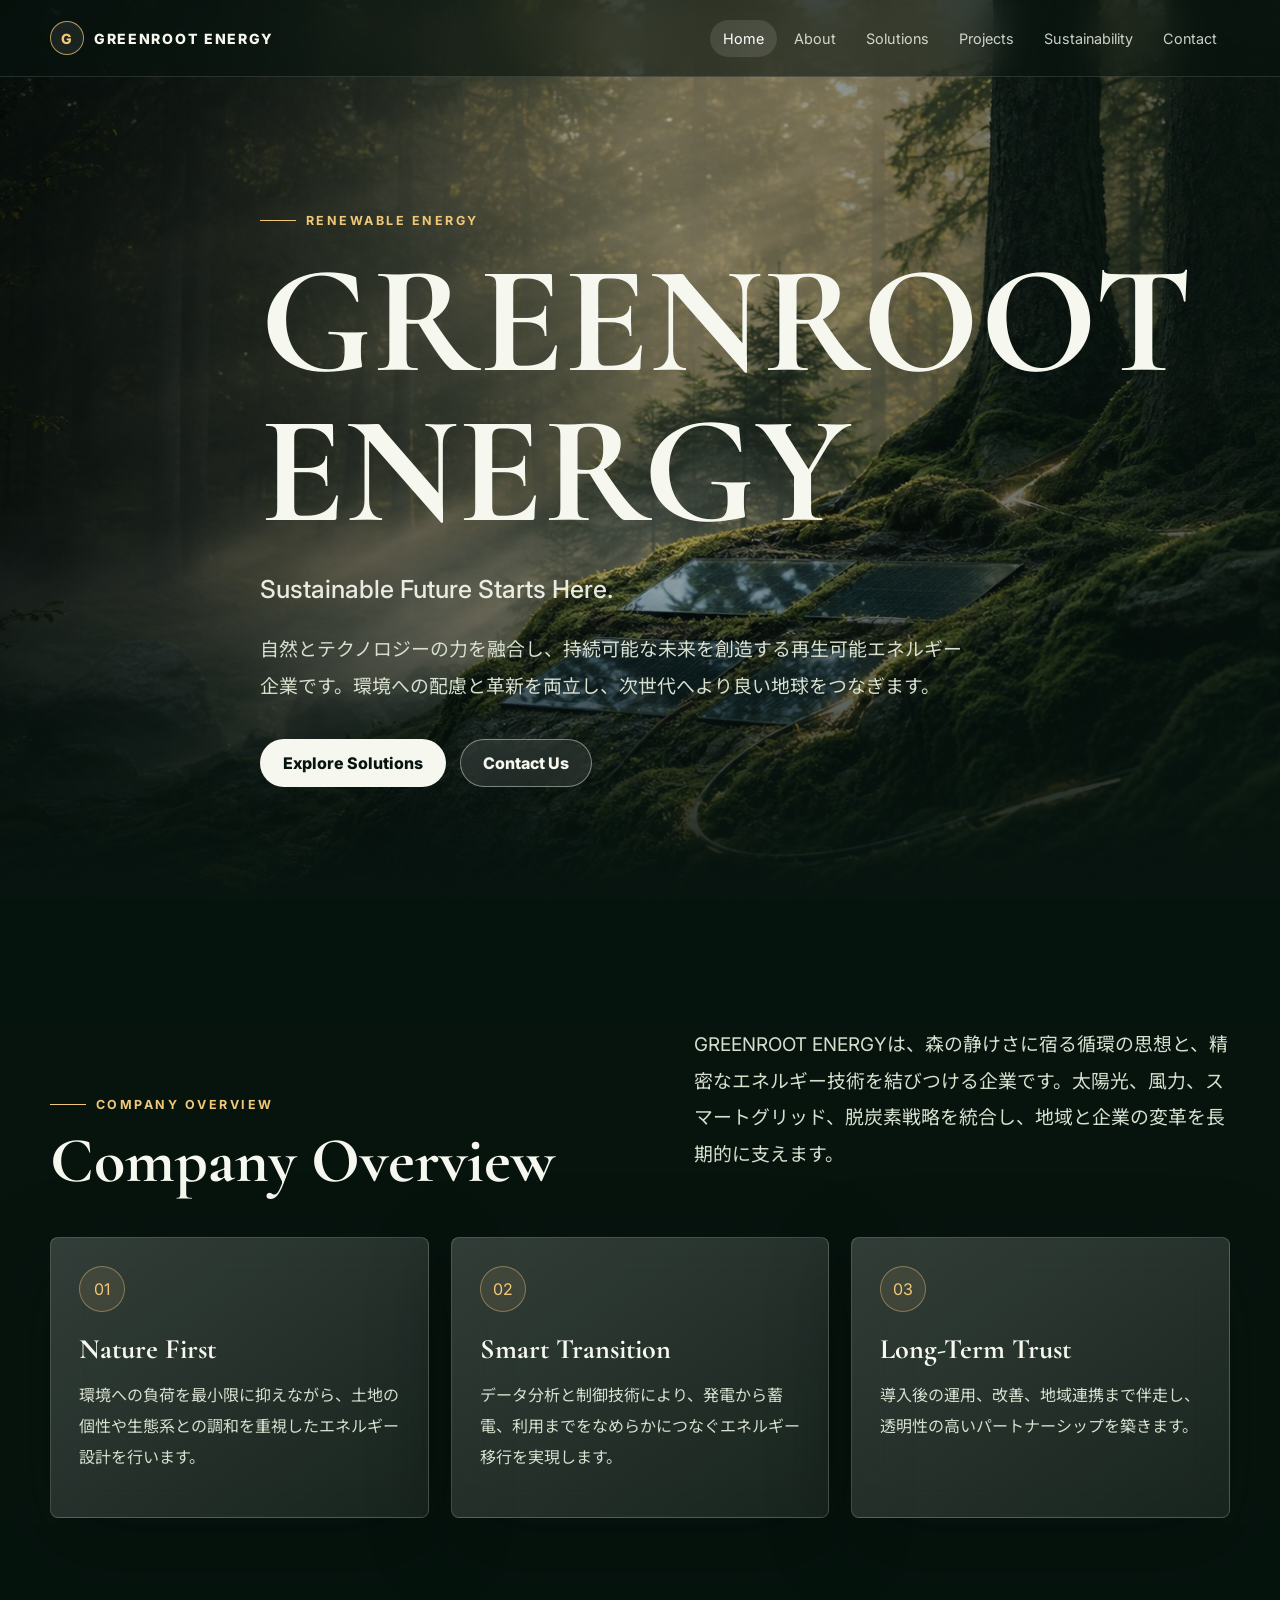
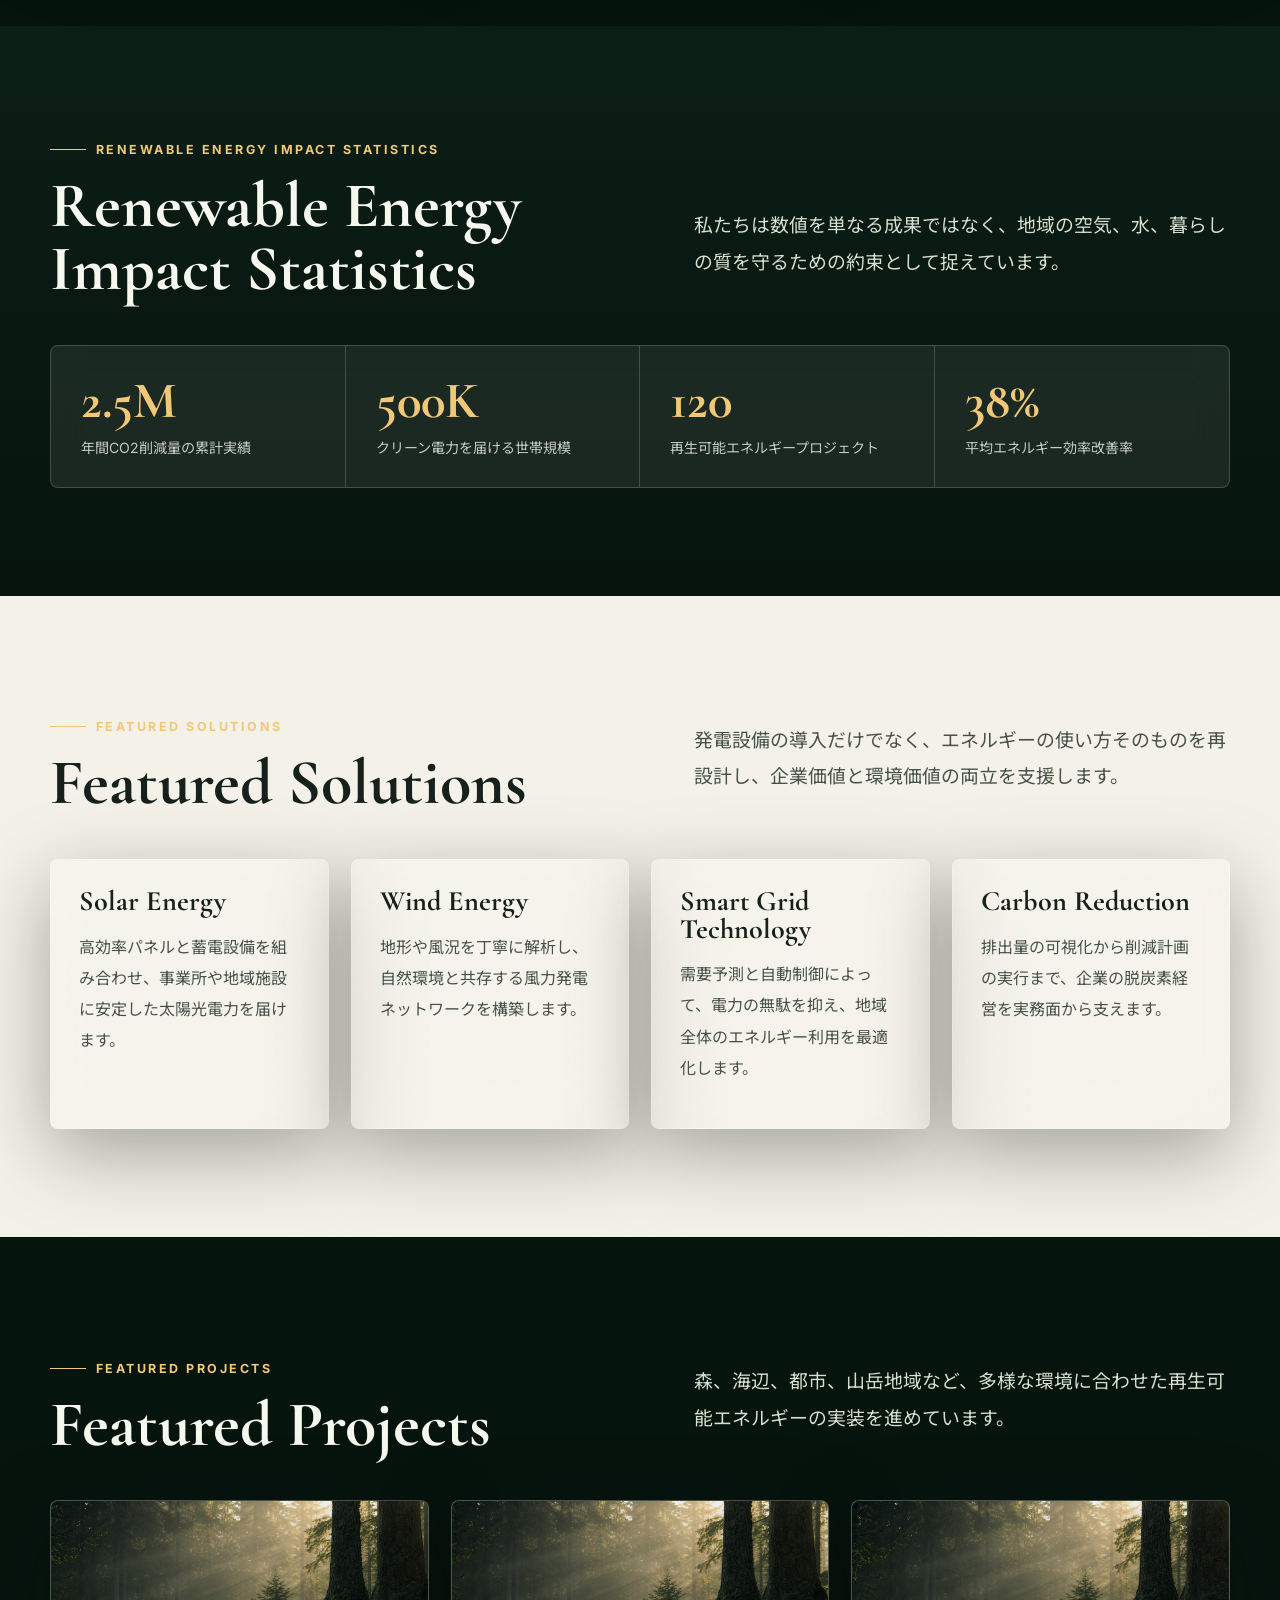
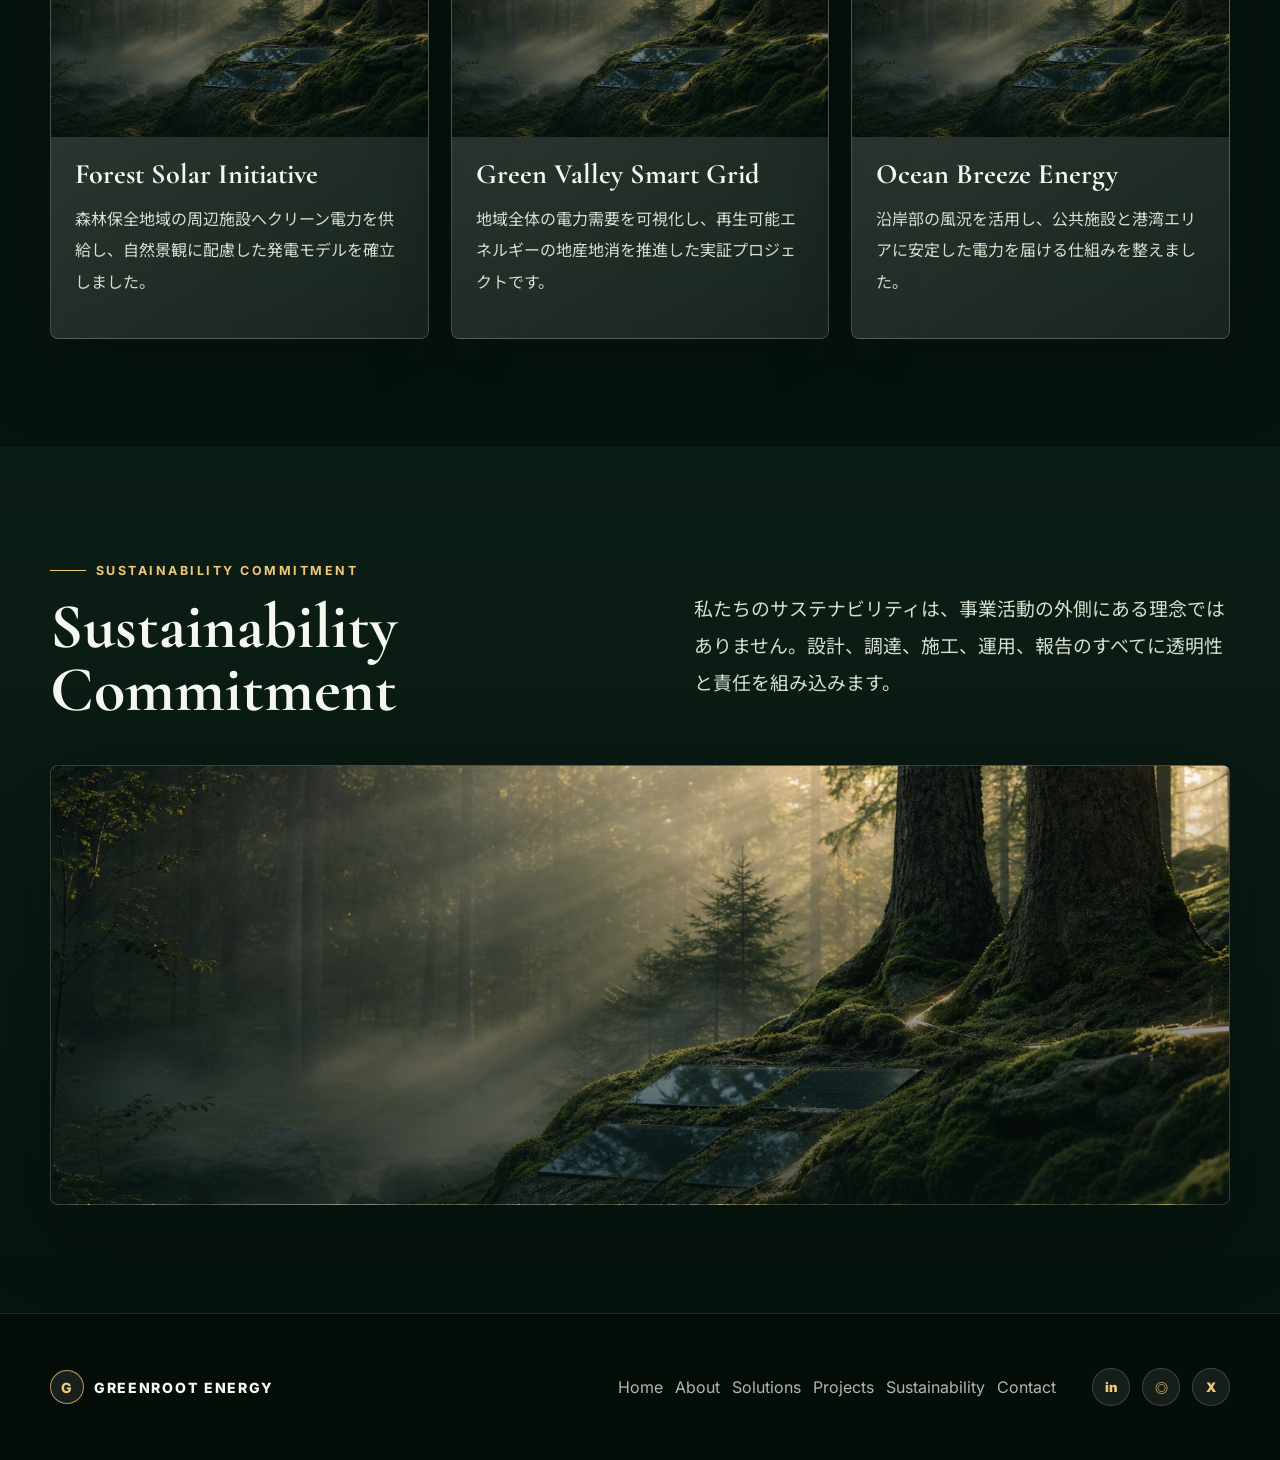
==== index.html @ c4461c01 "Initial GREENROOT ENERGY website" ====
<!DOCTYPE html>
<html lang="en">
<head>
  <meta charset="UTF-8">
  <meta name="viewport" content="width=device-width, initial-scale=1.0">
  <meta name="description" content="GREENROOT ENERGY renewable energy corporate website.">
  <title>Home | GREENROOT ENERGY</title>
  <link rel="preconnect" href="https://fonts.googleapis.com">
  <link rel="preconnect" href="https://fonts.gstatic.com" crossorigin>
  <link href="https://fonts.googleapis.com/css2?family=Cormorant+Garamond:wght@600;700&family=Inter:wght@400;600;700;800&family=Noto+Sans+JP:wght@400;500;700&display=swap" rel="stylesheet">
  <link rel="stylesheet" href="assets/css/styles.css">
</head>
<body>
  <header class="site-header">
    <div class="nav-wrap">
      <a class="brand" href="index.html"><span class="brand-mark">G</span><span>GREENROOT ENERGY</span></a>
      <button class="menu-toggle" aria-label="Open navigation" aria-expanded="false"><span></span></button>
      <nav class="nav-links" aria-label="Primary navigation">
        <a class="active" href="index.html">Home</a>
        <a href="about.html">About</a>
        <a href="solutions.html">Solutions</a>
        <a href="projects.html">Projects</a>
        <a href="sustainability.html">Sustainability</a>
        <a href="contact.html">Contact</a>
      </nav>
    </div>
  </header>

  <main>
    <section class="hero">
      <div class="container hero-content reveal">
        <span class="eyebrow">Renewable Energy</span>
        <h1>GREENROOT ENERGY</h1>
        <p class="subtitle">Sustainable Future Starts Here.</p>
        <p class="lead">自然とテクノロジーの力を融合し、持続可能な未来を創造する再生可能エネルギー企業です。環境への配慮と革新を両立し、次世代へより良い地球をつなぎます。</p>
        <div class="actions">
          <a class="btn btn-primary" href="solutions.html">Explore Solutions</a>
          <a class="btn btn-secondary" href="contact.html">Contact Us</a>
        </div>
      </div>
    </section>

    <section class="section" id="overview">
      <div class="container">
        <div class="section-head reveal">
          <div>
            <span class="eyebrow">Company Overview</span>
            <h2>Company Overview</h2>
          </div>
          <p class="lead">GREENROOT ENERGYは、森の静けさに宿る循環の思想と、精密なエネルギー技術を結びつける企業です。太陽光、風力、スマートグリッド、脱炭素戦略を統合し、地域と企業の変革を長期的に支えます。</p>
        </div>
        <div class="grid grid-3">
          <article class="glass-card reveal">
            <span class="icon">01</span>
            <h3>Nature First</h3>
            <p>環境への負荷を最小限に抑えながら、土地の個性や生態系との調和を重視したエネルギー設計を行います。</p>
          </article>
          <article class="glass-card reveal">
            <span class="icon">02</span>
            <h3>Smart Transition</h3>
            <p>データ分析と制御技術により、発電から蓄電、利用までをなめらかにつなぐエネルギー移行を実現します。</p>
          </article>
          <article class="glass-card reveal">
            <span class="icon">03</span>
            <h3>Long-Term Trust</h3>
            <p>導入後の運用、改善、地域連携まで伴走し、透明性の高いパートナーシップを築きます。</p>
          </article>
        </div>
      </div>
    </section>

    <section class="section alt">
      <div class="container">
        <div class="section-head reveal">
          <div>
            <span class="eyebrow">Renewable Energy Impact Statistics</span>
            <h2>Renewable Energy Impact Statistics</h2>
          </div>
          <p class="lead">私たちは数値を単なる成果ではなく、地域の空気、水、暮らしの質を守るための約束として捉えています。</p>
        </div>
        <div class="stats-strip reveal">
          <div class="stat"><strong>2.5M</strong><span>年間CO2削減量の累計実績</span></div>
          <div class="stat"><strong>500K</strong><span>クリーン電力を届ける世帯規模</span></div>
          <div class="stat"><strong>120</strong><span>再生可能エネルギープロジェクト</span></div>
          <div class="stat"><strong>38%</strong><span>平均エネルギー効率改善率</span></div>
        </div>
      </div>
    </section>

    <section class="section light">
      <div class="container">
        <div class="section-head reveal">
          <div>
            <span class="eyebrow">Featured Solutions</span>
            <h2>Featured Solutions</h2>
          </div>
          <p class="lead">発電設備の導入だけでなく、エネルギーの使い方そのものを再設計し、企業価値と環境価値の両立を支援します。</p>
        </div>
        <div class="grid grid-4">
          <article class="glass-card reveal">
            <h3>Solar Energy</h3>
            <p>高効率パネルと蓄電設備を組み合わせ、事業所や地域施設に安定した太陽光電力を届けます。</p>
          </article>
          <article class="glass-card reveal">
            <h3>Wind Energy</h3>
            <p>地形や風況を丁寧に解析し、自然環境と共存する風力発電ネットワークを構築します。</p>
          </article>
          <article class="glass-card reveal">
            <h3>Smart Grid Technology</h3>
            <p>需要予測と自動制御によって、電力の無駄を抑え、地域全体のエネルギー利用を最適化します。</p>
          </article>
          <article class="glass-card reveal">
            <h3>Carbon Reduction</h3>
            <p>排出量の可視化から削減計画の実行まで、企業の脱炭素経営を実務面から支えます。</p>
          </article>
        </div>
      </div>
    </section>

    <section class="section">
      <div class="container">
        <div class="section-head reveal">
          <div>
            <span class="eyebrow">Featured Projects</span>
            <h2>Featured Projects</h2>
          </div>
          <p class="lead">森、海辺、都市、山岳地域など、多様な環境に合わせた再生可能エネルギーの実装を進めています。</p>
        </div>
        <div class="grid grid-3">
          <article class="project-card reveal">
            <div class="project-image"></div>
            <div class="project-body">
              <h3>Forest Solar Initiative</h3>
              <p>森林保全地域の周辺施設へクリーン電力を供給し、自然景観に配慮した発電モデルを確立しました。</p>
            </div>
          </article>
          <article class="project-card reveal">
            <div class="project-image"></div>
            <div class="project-body">
              <h3>Green Valley Smart Grid</h3>
              <p>地域全体の電力需要を可視化し、再生可能エネルギーの地産地消を推進した実証プロジェクトです。</p>
            </div>
          </article>
          <article class="project-card reveal">
            <div class="project-image"></div>
            <div class="project-body">
              <h3>Ocean Breeze Energy</h3>
              <p>沿岸部の風況を活用し、公共施設と港湾エリアに安定した電力を届ける仕組みを整えました。</p>
            </div>
          </article>
        </div>
      </div>
    </section>

    <section class="section alt">
      <div class="container">
        <div class="section-head reveal">
          <div>
            <span class="eyebrow">Sustainability Commitment</span>
            <h2>Sustainability Commitment</h2>
          </div>
          <p class="lead">私たちのサステナビリティは、事業活動の外側にある理念ではありません。設計、調達、施工、運用、報告のすべてに透明性と責任を組み込みます。</p>
        </div>
        <div class="feature-media reveal"></div>
      </div>
    </section>
  </main>

  <footer class="site-footer">
    <div class="container footer-grid">
      <a class="brand" href="index.html"><span class="brand-mark">G</span><span>GREENROOT ENERGY</span></a>
      <nav class="footer-links" aria-label="Footer navigation">
        <a href="index.html">Home</a><a href="about.html">About</a><a href="solutions.html">Solutions</a><a href="projects.html">Projects</a><a href="sustainability.html">Sustainability</a><a href="contact.html">Contact</a>
      </nav>
      <div class="social-links" aria-label="Social links">
        <a href="#" aria-label="LinkedIn">in</a><a href="#" aria-label="Instagram">◎</a><a href="#" aria-label="X">X</a>
      </div>
    </div>
  </footer>
  <script src="assets/js/main.js"></script>
</body>
</html>
---- assets/css/styles.css ----
:root {
  --forest-950: #07140f;
  --forest-900: #0b1f17;
  --forest-800: #123425;
  --forest-700: #1d4d36;
  --forest-500: #3f7d55;
  --moss: #9aad6f;
  --sage: #c6d6b0;
  --sun: #f0c878;
  --clay: #b98257;
  --fog: rgba(236, 242, 225, 0.74);
  --glass: rgba(255, 255, 255, 0.12);
  --glass-strong: rgba(255, 255, 255, 0.18);
  --line: rgba(255, 255, 255, 0.18);
  --text: #f6f8ef;
  --muted: #d7dfce;
  --ink: #17211b;
  --paper: #f4f2e8;
  --shadow: 0 24px 80px rgba(2, 8, 5, 0.34);
  --radius: 8px;
  --font-display: "Cormorant Garamond", Georgia, serif;
  --font-body: "Inter", "Noto Sans JP", system-ui, sans-serif;
}

* {
  box-sizing: border-box;
}

html {
  scroll-behavior: smooth;
}

body {
  margin: 0;
  font-family: var(--font-body);
  color: var(--text);
  background:
    linear-gradient(180deg, rgba(7, 20, 15, 0.18), rgba(7, 20, 15, 0.9)),
    url("../images/enchanted-forest-energy.jpg") center top / cover fixed,
    var(--forest-950);
  letter-spacing: 0;
}

body::before {
  content: "";
  position: fixed;
  inset: 0;
  pointer-events: none;
  z-index: -1;
  background:
    radial-gradient(ellipse at 35% 8%, rgba(240, 200, 120, 0.16), transparent 38%),
    linear-gradient(105deg, rgba(255, 255, 255, 0.05), transparent 35%),
    rgba(4, 12, 8, 0.32);
}

a {
  color: inherit;
  text-decoration: none;
}

img {
  display: block;
  width: 100%;
}

.site-header {
  position: fixed;
  top: 0;
  left: 0;
  right: 0;
  z-index: 50;
  border-bottom: 1px solid rgba(255, 255, 255, 0.12);
  background: rgba(7, 20, 15, 0.58);
  backdrop-filter: blur(20px);
}

.nav-wrap {
  width: min(1180px, calc(100% - 32px));
  min-height: 76px;
  margin: 0 auto;
  display: flex;
  align-items: center;
  justify-content: space-between;
  gap: 24px;
}

.brand {
  display: flex;
  align-items: center;
  gap: 10px;
  font-weight: 800;
  letter-spacing: 0.12em;
  font-size: 0.88rem;
}

.brand-mark {
  width: 34px;
  height: 34px;
  border: 1px solid rgba(240, 200, 120, 0.72);
  border-radius: 50%;
  display: grid;
  place-items: center;
  color: var(--sun);
  background: rgba(255, 255, 255, 0.08);
}

.nav-links {
  display: flex;
  align-items: center;
  gap: 4px;
}

.nav-links a {
  padding: 10px 13px;
  border-radius: 999px;
  color: rgba(246, 248, 239, 0.82);
  font-size: 0.9rem;
  transition: background 180ms ease, color 180ms ease;
}

.nav-links a:hover,
.nav-links a.active {
  color: #fff;
  background: rgba(255, 255, 255, 0.11);
}

.menu-toggle {
  display: none;
  width: 42px;
  height: 42px;
  border: 1px solid var(--line);
  border-radius: 50%;
  background: rgba(255, 255, 255, 0.1);
  color: var(--text);
}

.menu-toggle span,
.menu-toggle::before,
.menu-toggle::after {
  content: "";
  display: block;
  width: 18px;
  height: 2px;
  margin: 4px auto;
  background: currentColor;
  border-radius: 99px;
}

.hero,
.page-hero {
  min-height: 100svh;
  position: relative;
  display: grid;
  align-items: center;
  overflow: hidden;
}

.hero {
  background:
    linear-gradient(90deg, rgba(3, 9, 6, 0.74), rgba(7, 20, 15, 0.34) 52%, rgba(7, 20, 15, 0.74)),
    url("../images/enchanted-forest-energy.jpg") center / cover no-repeat;
}

.page-hero {
  min-height: 72svh;
  background:
    linear-gradient(90deg, rgba(3, 9, 6, 0.78), rgba(7, 20, 15, 0.42)),
    url("../images/enchanted-forest-energy.jpg") center / cover no-repeat;
}

.hero::after,
.page-hero::after {
  content: "";
  position: absolute;
  inset: auto 0 0;
  height: 34%;
  background: linear-gradient(180deg, transparent, var(--forest-950));
}

.container {
  width: min(1180px, calc(100% - 32px));
  margin: 0 auto;
  position: relative;
  z-index: 1;
}

.hero-content,
.page-hero-content {
  max-width: 760px;
  padding-top: 92px;
}

.eyebrow {
  display: inline-flex;
  align-items: center;
  gap: 10px;
  margin-bottom: 18px;
  color: var(--sun);
  font-size: 0.78rem;
  font-weight: 700;
  letter-spacing: 0.2em;
  text-transform: uppercase;
}

.eyebrow::before {
  content: "";
  width: 36px;
  height: 1px;
  background: currentColor;
}

h1,
h2,
h3 {
  margin: 0;
  font-family: var(--font-display);
  font-weight: 700;
  line-height: 0.98;
  letter-spacing: 0;
}

h1 {
  font-size: clamp(4rem, 12vw, 9.6rem);
}

.page-hero h1 {
  font-size: clamp(3.4rem, 9vw, 7.4rem);
}

h2 {
  font-size: clamp(2.4rem, 5vw, 5rem);
}

h3 {
  font-size: clamp(1.35rem, 2.2vw, 2rem);
}

.subtitle {
  margin: 18px 0 0;
  color: rgba(246, 248, 239, 0.92);
  font-size: clamp(1.08rem, 2.2vw, 1.55rem);
  font-weight: 500;
}

.lead,
p {
  color: var(--muted);
  line-height: 1.95;
  font-size: 1rem;
}

.lead {
  max-width: 720px;
  font-size: clamp(1.02rem, 1.6vw, 1.18rem);
}

.actions {
  display: flex;
  flex-wrap: wrap;
  gap: 14px;
  margin-top: 34px;
}

.btn {
  display: inline-flex;
  align-items: center;
  justify-content: center;
  min-height: 48px;
  padding: 0 22px;
  border: 1px solid transparent;
  border-radius: 999px;
  font-weight: 800;
  transition: transform 180ms ease, background 180ms ease, border 180ms ease;
}

.btn:hover {
  transform: translateY(-2px);
}

.btn-primary {
  background: var(--text);
  color: var(--forest-950);
}

.btn-secondary {
  border-color: rgba(255, 255, 255, 0.42);
  background: rgba(255, 255, 255, 0.09);
  backdrop-filter: blur(14px);
}

.section {
  padding: 108px 0;
  background: rgba(7, 20, 15, 0.9);
}

.section.alt {
  background: linear-gradient(180deg, rgba(12, 31, 23, 0.94), rgba(7, 20, 15, 0.94));
}

.section.light {
  background: var(--paper);
  color: var(--ink);
}

.section.light p,
.section.light .lead {
  color: #465149;
}

.section-head {
  display: grid;
  grid-template-columns: minmax(0, 0.95fr) minmax(280px, 0.85fr);
  gap: 44px;
  align-items: end;
  margin-bottom: 44px;
}

.grid {
  display: grid;
  gap: 22px;
}

.grid-2 {
  grid-template-columns: repeat(2, minmax(0, 1fr));
}

.grid-3 {
  grid-template-columns: repeat(3, minmax(0, 1fr));
}

.grid-4 {
  grid-template-columns: repeat(4, minmax(0, 1fr));
}

.glass-card,
.metric-card,
.project-card,
.contact-card {
  border: 1px solid var(--line);
  border-radius: var(--radius);
  background: linear-gradient(145deg, var(--glass-strong), rgba(255, 255, 255, 0.07));
  box-shadow: var(--shadow);
  backdrop-filter: blur(20px);
}

.glass-card {
  padding: 28px;
}

.glass-card h3,
.metric-card h3,
.project-card h3 {
  margin-bottom: 14px;
}

.icon {
  width: 46px;
  height: 46px;
  display: grid;
  place-items: center;
  margin-bottom: 24px;
  border-radius: 50%;
  border: 1px solid rgba(240, 200, 120, 0.42);
  color: var(--sun);
  background: rgba(240, 200, 120, 0.09);
}

.stats-strip {
  display: grid;
  grid-template-columns: repeat(4, minmax(0, 1fr));
  border: 1px solid var(--line);
  border-radius: var(--radius);
  overflow: hidden;
  background: rgba(255, 255, 255, 0.08);
  backdrop-filter: blur(18px);
}

.stat {
  padding: 30px;
  border-right: 1px solid var(--line);
}

.stat:last-child {
  border-right: 0;
}

.stat strong,
.animated-number {
  display: block;
  color: var(--sun);
  font-family: var(--font-display);
  font-size: clamp(2.2rem, 4vw, 4rem);
  line-height: 1;
}

.stat span {
  display: block;
  margin-top: 10px;
  color: rgba(246, 248, 239, 0.78);
  font-size: 0.88rem;
}

.feature-media {
  min-height: 440px;
  border-radius: var(--radius);
  overflow: hidden;
  border: 1px solid var(--line);
  background:
    linear-gradient(180deg, transparent, rgba(7, 20, 15, 0.72)),
    url("../images/enchanted-forest-energy.jpg") center / cover no-repeat;
  box-shadow: var(--shadow);
}

.project-card {
  overflow: hidden;
}

.project-image {
  aspect-ratio: 16 / 10;
  background:
    linear-gradient(180deg, rgba(7, 20, 15, 0.05), rgba(7, 20, 15, 0.72)),
    url("../images/enchanted-forest-energy.jpg") center / cover no-repeat;
  filter: saturate(1.02);
}

.project-card:nth-child(2) .project-image {
  background-position: 70% 40%;
}

.project-card:nth-child(3) .project-image {
  background-position: 30% 64%;
}

.project-card:nth-child(4) .project-image {
  background-position: 80% 62%;
}

.project-card:nth-child(5) .project-image {
  background-position: 45% 20%;
}

.project-card:nth-child(6) .project-image {
  background-position: 58% 48%;
}

.project-body {
  padding: 24px;
}

.impact-list {
  display: grid;
  grid-template-columns: repeat(3, 1fr);
  gap: 10px;
  margin-top: 20px;
}

.impact-list span {
  min-height: 64px;
  padding: 12px;
  border: 1px solid rgba(255, 255, 255, 0.15);
  border-radius: var(--radius);
  color: var(--sun);
  background: rgba(255, 255, 255, 0.07);
  font-weight: 800;
  font-size: 0.82rem;
}

.values-list {
  display: grid;
  gap: 18px;
}

.value-row {
  display: grid;
  grid-template-columns: 220px 1fr;
  gap: 24px;
  padding: 26px 0;
  border-bottom: 1px solid rgba(255, 255, 255, 0.15);
}

.value-row:last-child {
  border-bottom: 0;
}

.timeline {
  display: grid;
  gap: 18px;
}

.timeline-item {
  display: grid;
  grid-template-columns: 110px 1fr;
  gap: 24px;
  padding: 24px;
  border: 1px solid var(--line);
  border-radius: var(--radius);
  background: rgba(255, 255, 255, 0.08);
}

.contact-layout {
  display: grid;
  grid-template-columns: 1.1fr 0.8fr;
  gap: 26px;
  align-items: start;
}

.contact-card {
  padding: 28px;
}

.form-grid {
  display: grid;
  grid-template-columns: repeat(2, 1fr);
  gap: 16px;
}

.field.full {
  grid-column: 1 / -1;
}

label {
  display: block;
  margin-bottom: 8px;
  color: rgba(246, 248, 239, 0.82);
  font-size: 0.86rem;
  font-weight: 700;
}

input,
textarea {
  width: 100%;
  border: 1px solid rgba(255, 255, 255, 0.18);
  border-radius: var(--radius);
  padding: 14px 15px;
  color: var(--text);
  background: rgba(255, 255, 255, 0.09);
  font: inherit;
  outline: 0;
}

textarea {
  min-height: 160px;
  resize: vertical;
}

input:focus,
textarea:focus {
  border-color: rgba(240, 200, 120, 0.76);
}

.info-list {
  display: grid;
  gap: 18px;
}

.info-list div {
  padding-bottom: 18px;
  border-bottom: 1px solid rgba(255, 255, 255, 0.14);
}

.info-list div:last-child {
  border-bottom: 0;
}

.info-list strong {
  display: block;
  margin-bottom: 6px;
  color: var(--sun);
}

.site-footer {
  padding: 54px 0;
  border-top: 1px solid rgba(255, 255, 255, 0.12);
  background: #050d09;
}

.footer-grid {
  display: grid;
  grid-template-columns: 1fr auto auto;
  gap: 36px;
  align-items: center;
}

.footer-links,
.social-links {
  display: flex;
  flex-wrap: wrap;
  gap: 12px;
}

.footer-links a {
  color: rgba(246, 248, 239, 0.72);
}

.social-links a {
  width: 38px;
  height: 38px;
  display: grid;
  place-items: center;
  border: 1px solid var(--line);
  border-radius: 50%;
  color: var(--sun);
  background: rgba(255, 255, 255, 0.07);
  font-size: 0.82rem;
  font-weight: 900;
}

.reveal {
  opacity: 0;
  transform: translateY(24px);
  transition: opacity 700ms ease, transform 700ms ease;
}

.reveal.visible {
  opacity: 1;
  transform: translateY(0);
}

@media (max-width: 920px) {
  .menu-toggle {
    display: block;
  }

  .nav-links {
    position: absolute;
    top: 76px;
    left: 16px;
    right: 16px;
    display: none;
    flex-direction: column;
    align-items: stretch;
    padding: 14px;
    border: 1px solid var(--line);
    border-radius: var(--radius);
    background: rgba(7, 20, 15, 0.94);
    backdrop-filter: blur(20px);
  }

  .nav-links.open {
    display: flex;
  }

  .nav-links a {
    border-radius: var(--radius);
  }

  .section-head,
  .contact-layout,
  .footer-grid {
    grid-template-columns: 1fr;
  }

  .grid-4,
  .grid-3,
  .grid-2,
  .stats-strip {
    grid-template-columns: 1fr 1fr;
  }

  .stat:nth-child(2) {
    border-right: 0;
  }

  .stat:nth-child(1),
  .stat:nth-child(2) {
    border-bottom: 1px solid var(--line);
  }
}

@media (max-width: 640px) {
  .nav-wrap,
  .container {
    width: min(100% - 24px, 1180px);
  }

  .brand span:last-child {
    max-width: 140px;
    line-height: 1.2;
  }

  h1 {
    font-size: clamp(3.4rem, 18vw, 5rem);
  }

  .page-hero h1 {
    font-size: clamp(3rem, 16vw, 4.6rem);
  }

  .section {
    padding: 78px 0;
  }

  .grid-4,
  .grid-3,
  .grid-2,
  .stats-strip,
  .form-grid,
  .impact-list,
  .value-row,
  .timeline-item {
    grid-template-columns: 1fr;
  }

  .stat {
    border-right: 0;
    border-bottom: 1px solid var(--line);
  }

  .stat:last-child {
    border-bottom: 0;
  }

  .actions {
    flex-direction: column;
    align-items: stretch;
  }

  .btn {
    width: 100%;
  }
}
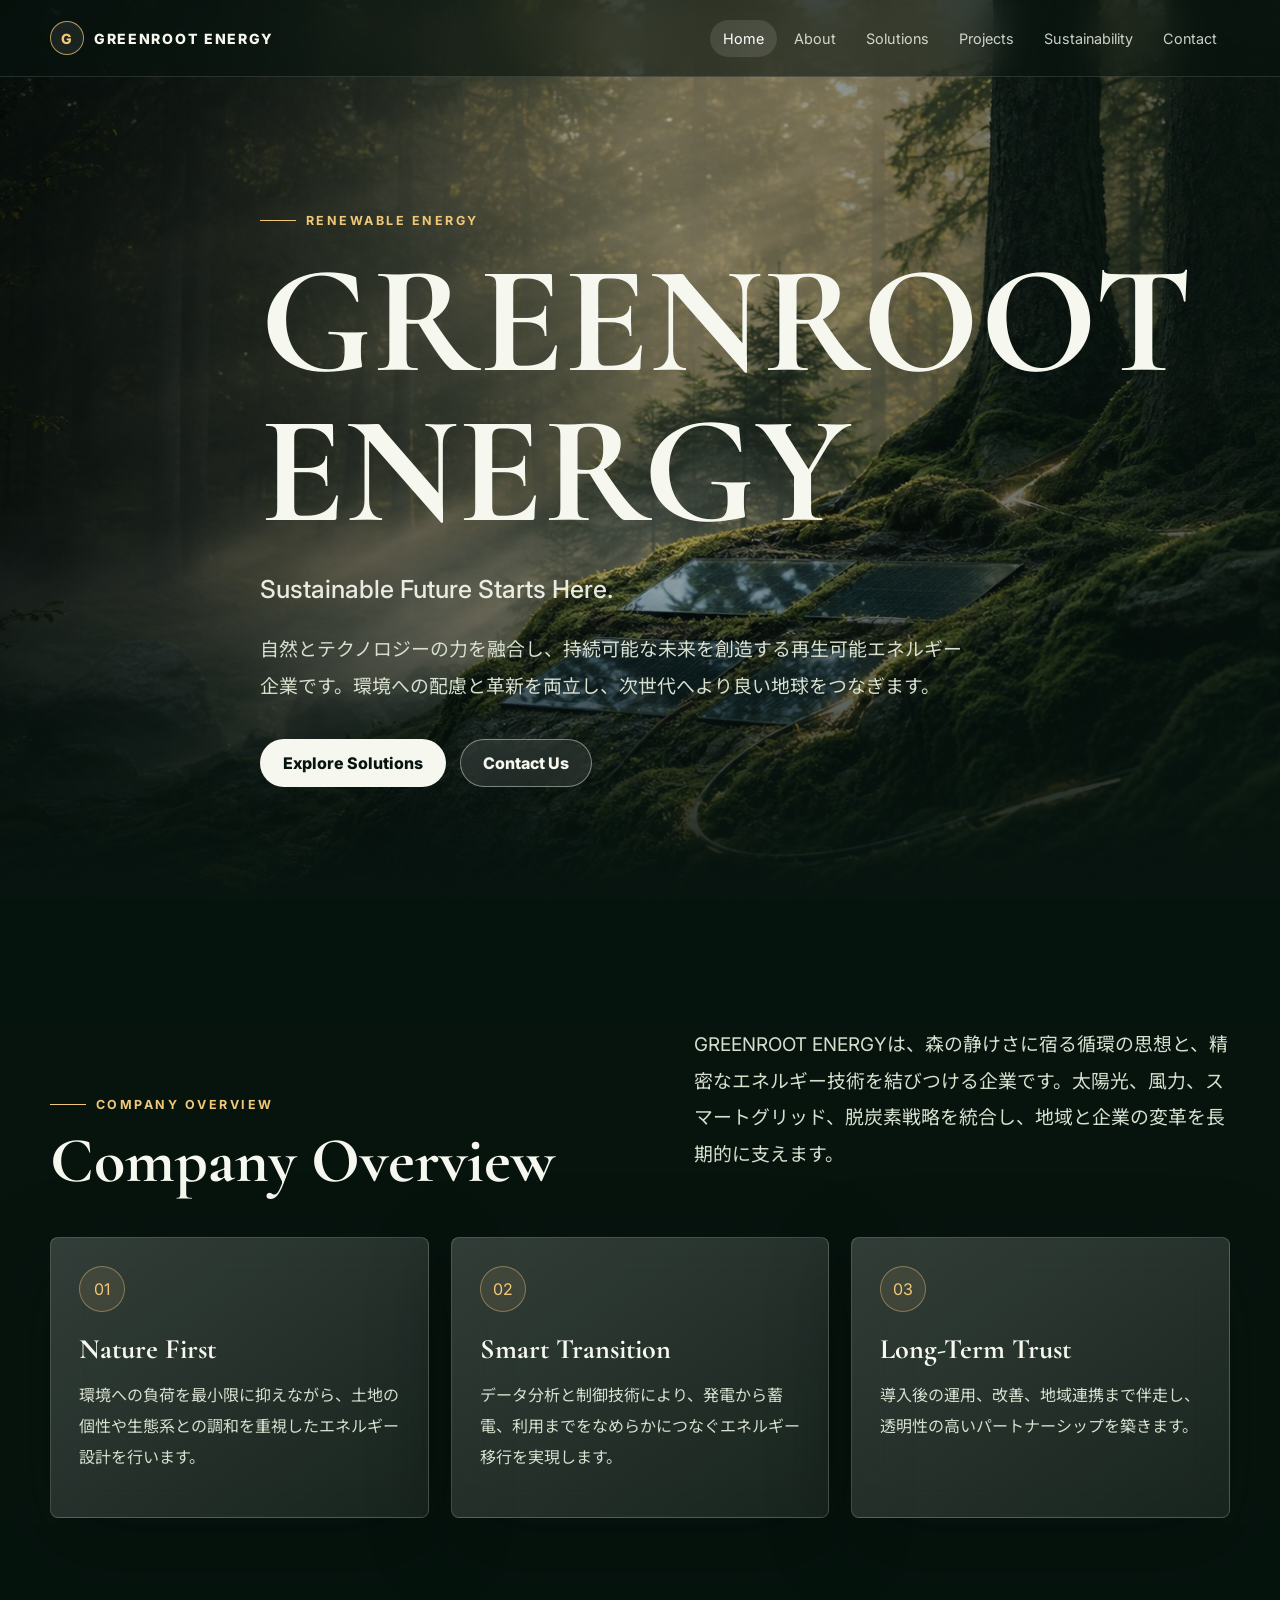
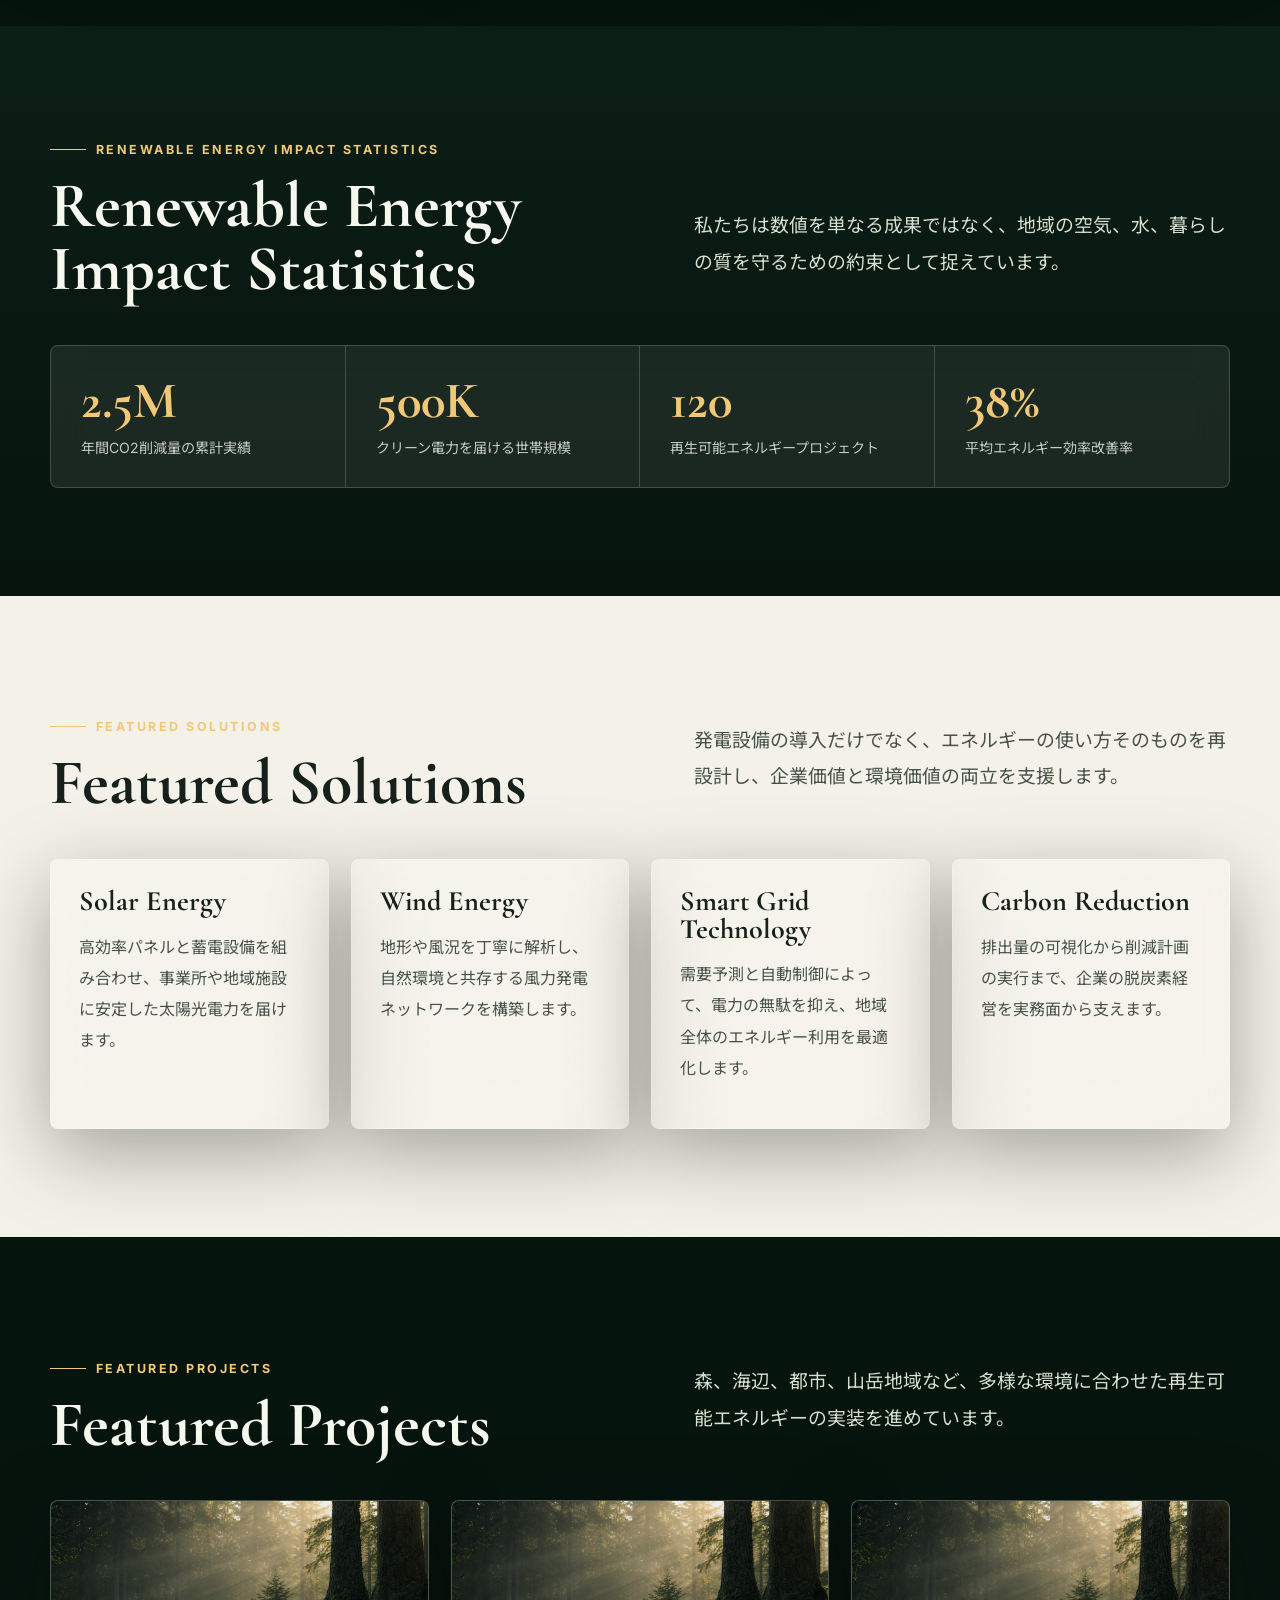
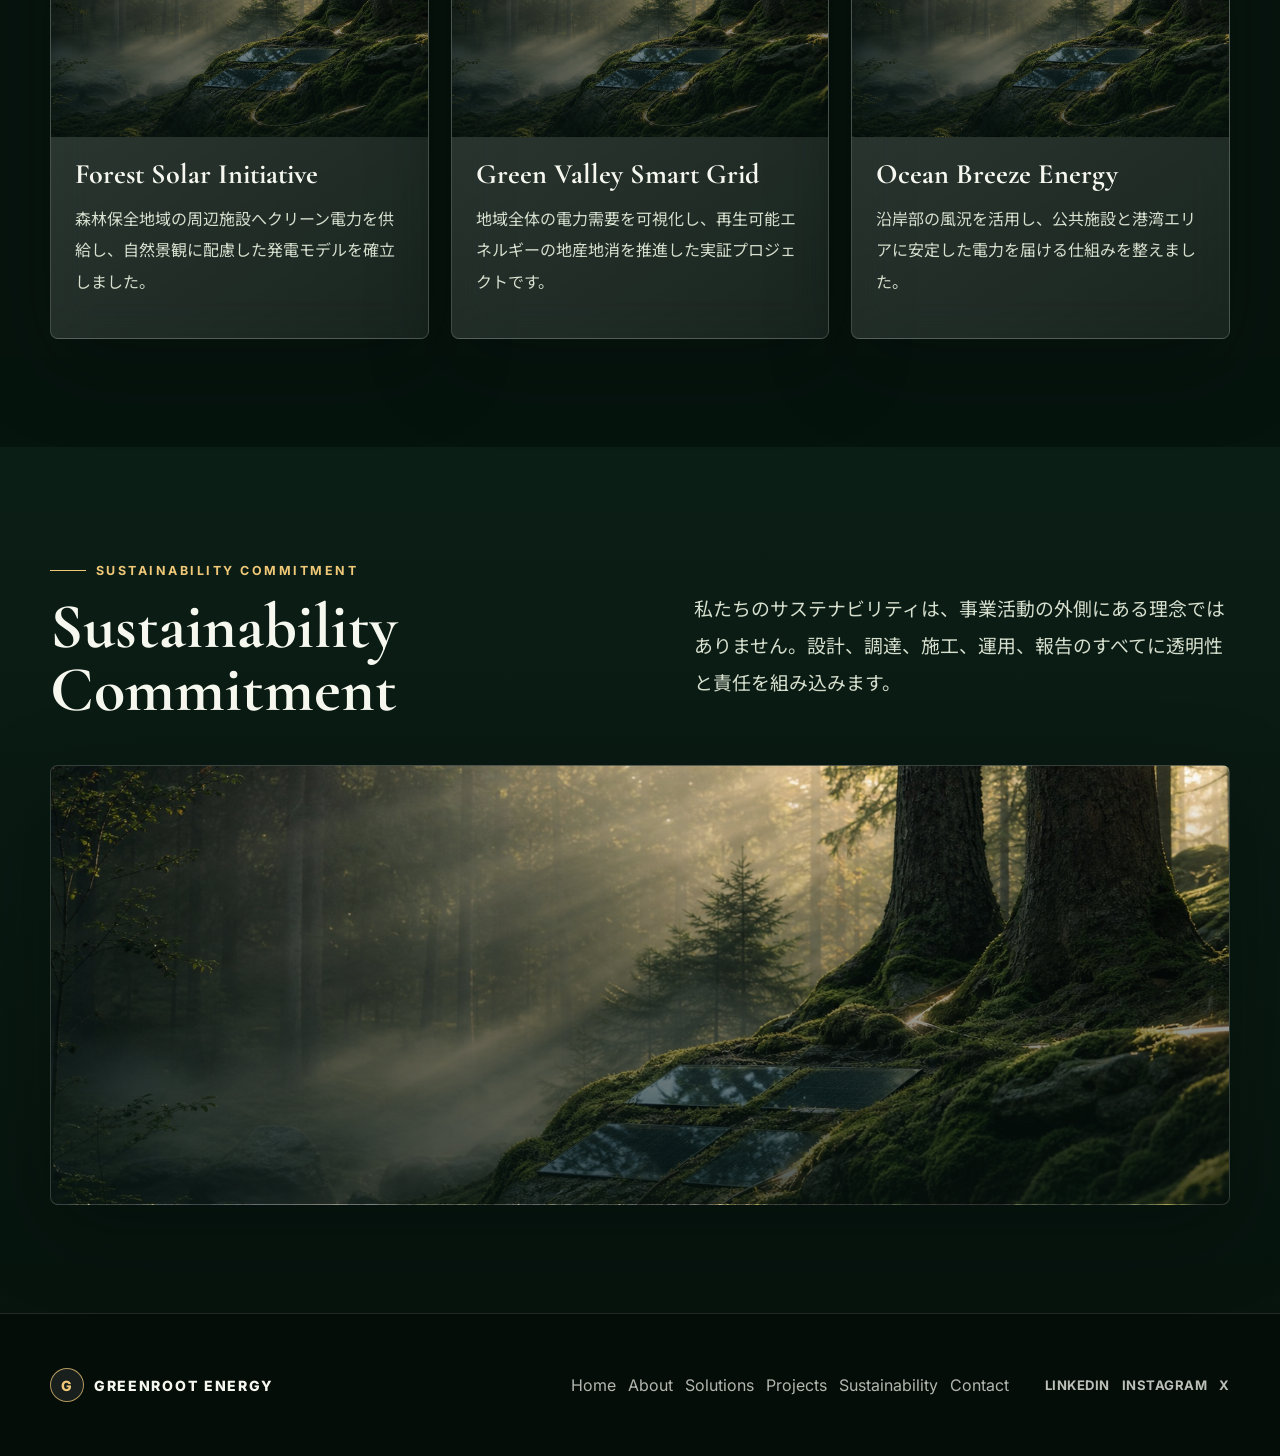
==== commit 9adec489: "Improve sustainability section and contact information" ====
--- a/index.html
+++ b/index.html
@@ -173,7 +173,7 @@
         <a href="index.html">Home</a><a href="about.html">About</a><a href="solutions.html">Solutions</a><a href="projects.html">Projects</a><a href="sustainability.html">Sustainability</a><a href="contact.html">Contact</a>
       </nav>
       <div class="social-links" aria-label="Social links">
-        <a href="#" aria-label="LinkedIn">in</a><a href="#" aria-label="Instagram">◎</a><a href="#" aria-label="X">X</a>
+        <a href="#" aria-label="LinkedIn">LinkedIn</a><a href="#" aria-label="Instagram">Instagram</a><a href="#" aria-label="X">X</a>
       </div>
     </div>
   </footer>
--- a/assets/css/styles.css
+++ b/assets/css/styles.css
@@ -568,6 +568,16 @@
   color: var(--sun);
 }
 
+.info-list a {
+  color: rgba(246, 248, 239, 0.82);
+  text-decoration: none;
+  transition: color 180ms ease;
+}
+
+.info-list a:hover {
+  color: var(--sun);
+}
+
 .site-footer {
   padding: 54px 0;
   border-top: 1px solid rgba(255, 255, 255, 0.12);
@@ -593,16 +603,37 @@
 }
 
 .social-links a {
-  width: 38px;
-  height: 38px;
-  display: grid;
-  place-items: center;
-  border: 1px solid var(--line);
-  border-radius: 50%;
+  position: relative;
+  color: rgba(246, 248, 239, 0.76);
+  font-size: 0.82rem;
+  font-weight: 700;
+  letter-spacing: 0.04em;
+  text-transform: uppercase;
+  transition: color 180ms ease;
+}
+
+.social-links a::after {
+  position: absolute;
+  right: 0;
+  bottom: -5px;
+  left: 0;
+  height: 1px;
+  background: var(--sun);
+  content: "";
+  opacity: 0;
+  transform: scaleX(0.45);
+  transform-origin: center;
+  transition: opacity 180ms ease, transform 180ms ease;
+}
+
+.footer-links a:hover,
+.social-links a:hover {
   color: var(--sun);
-  background: rgba(255, 255, 255, 0.07);
-  font-size: 0.82rem;
-  font-weight: 900;
+}
+
+.social-links a:hover::after {
+  opacity: 1;
+  transform: scaleX(1);
 }
 
 .reveal {
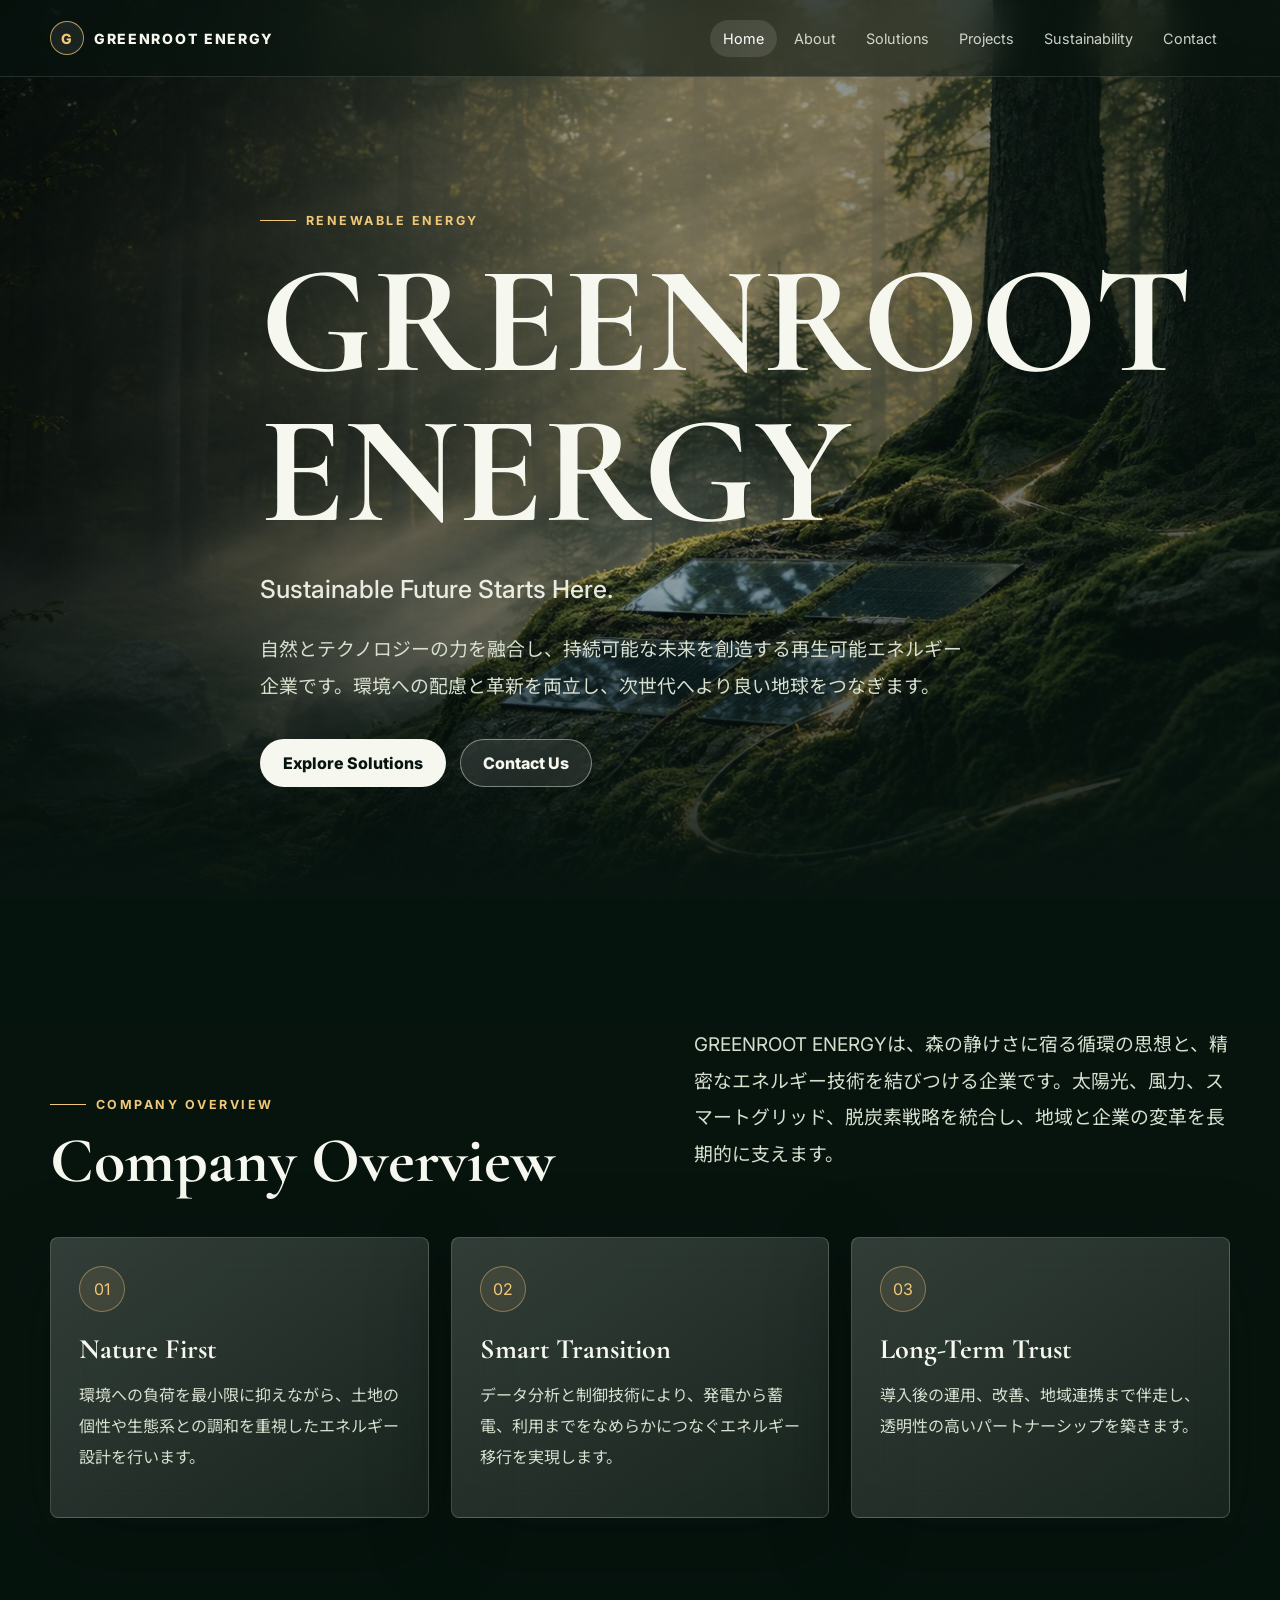
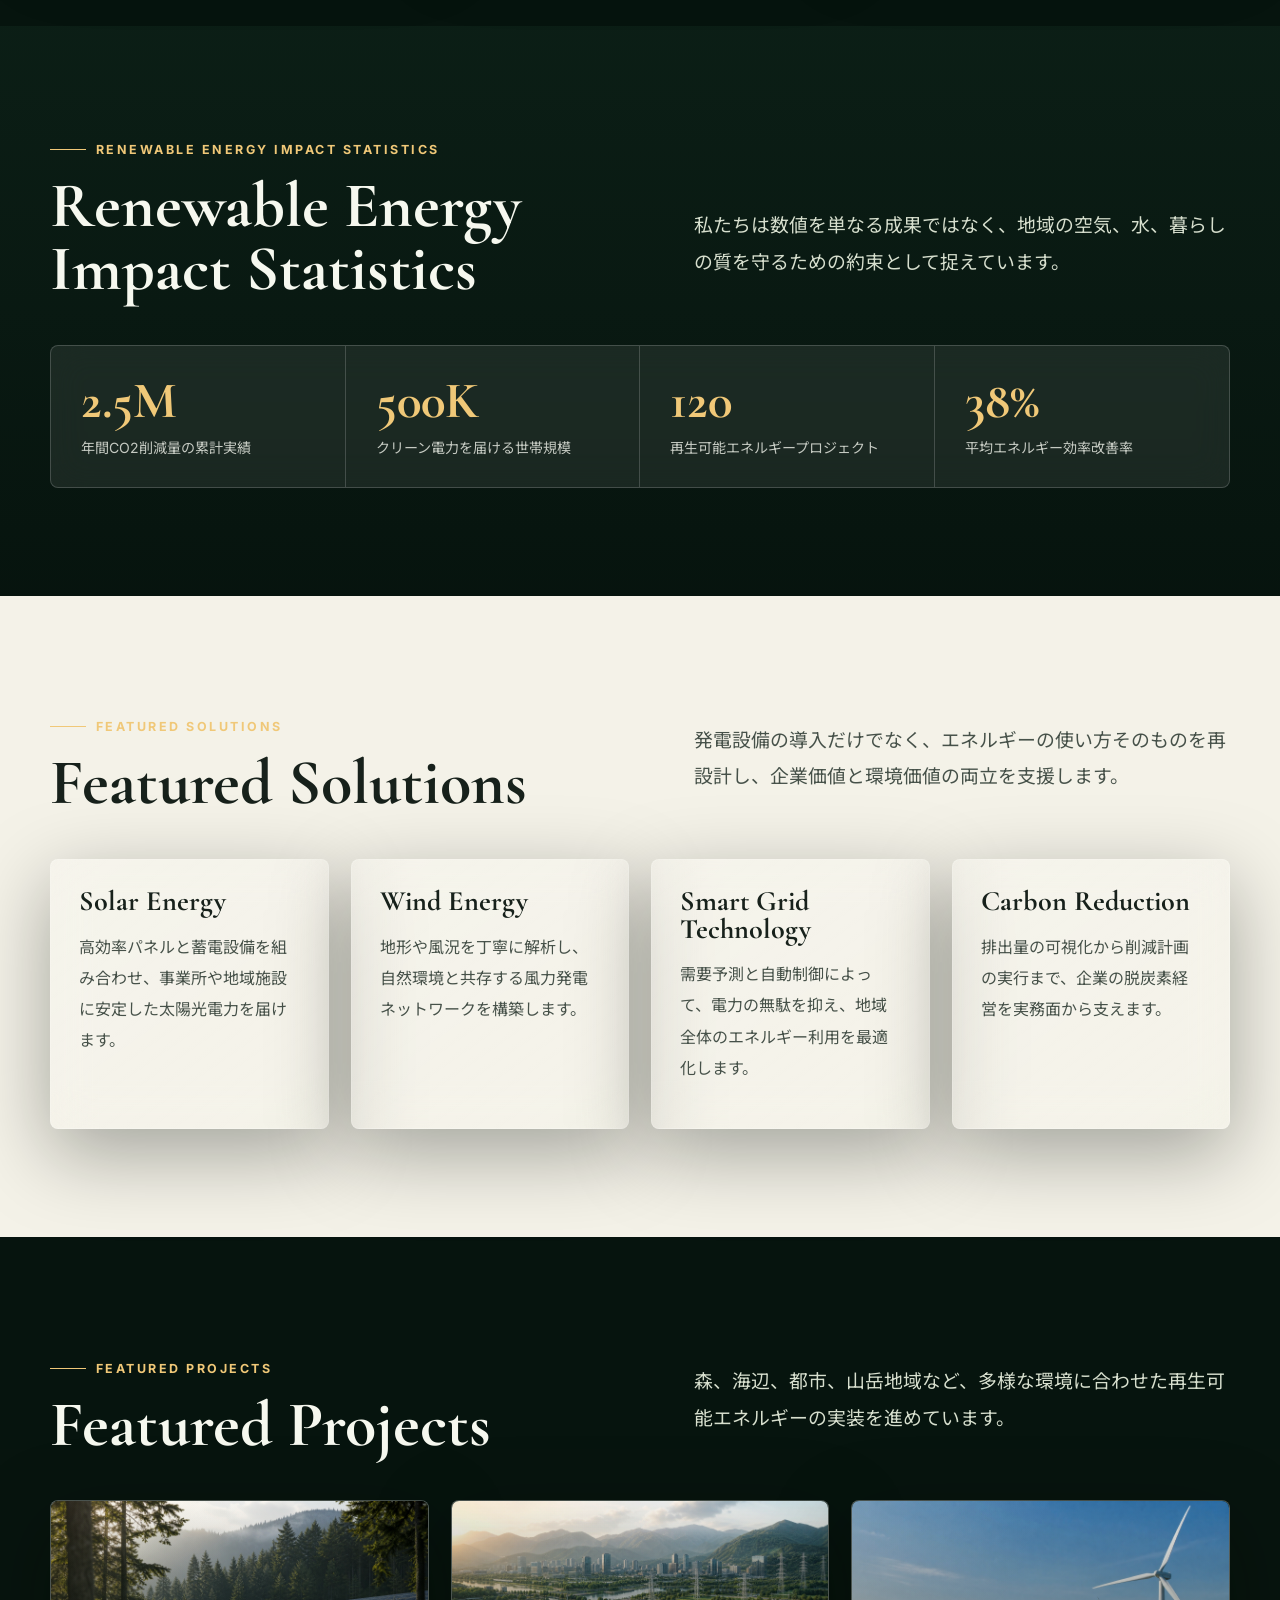
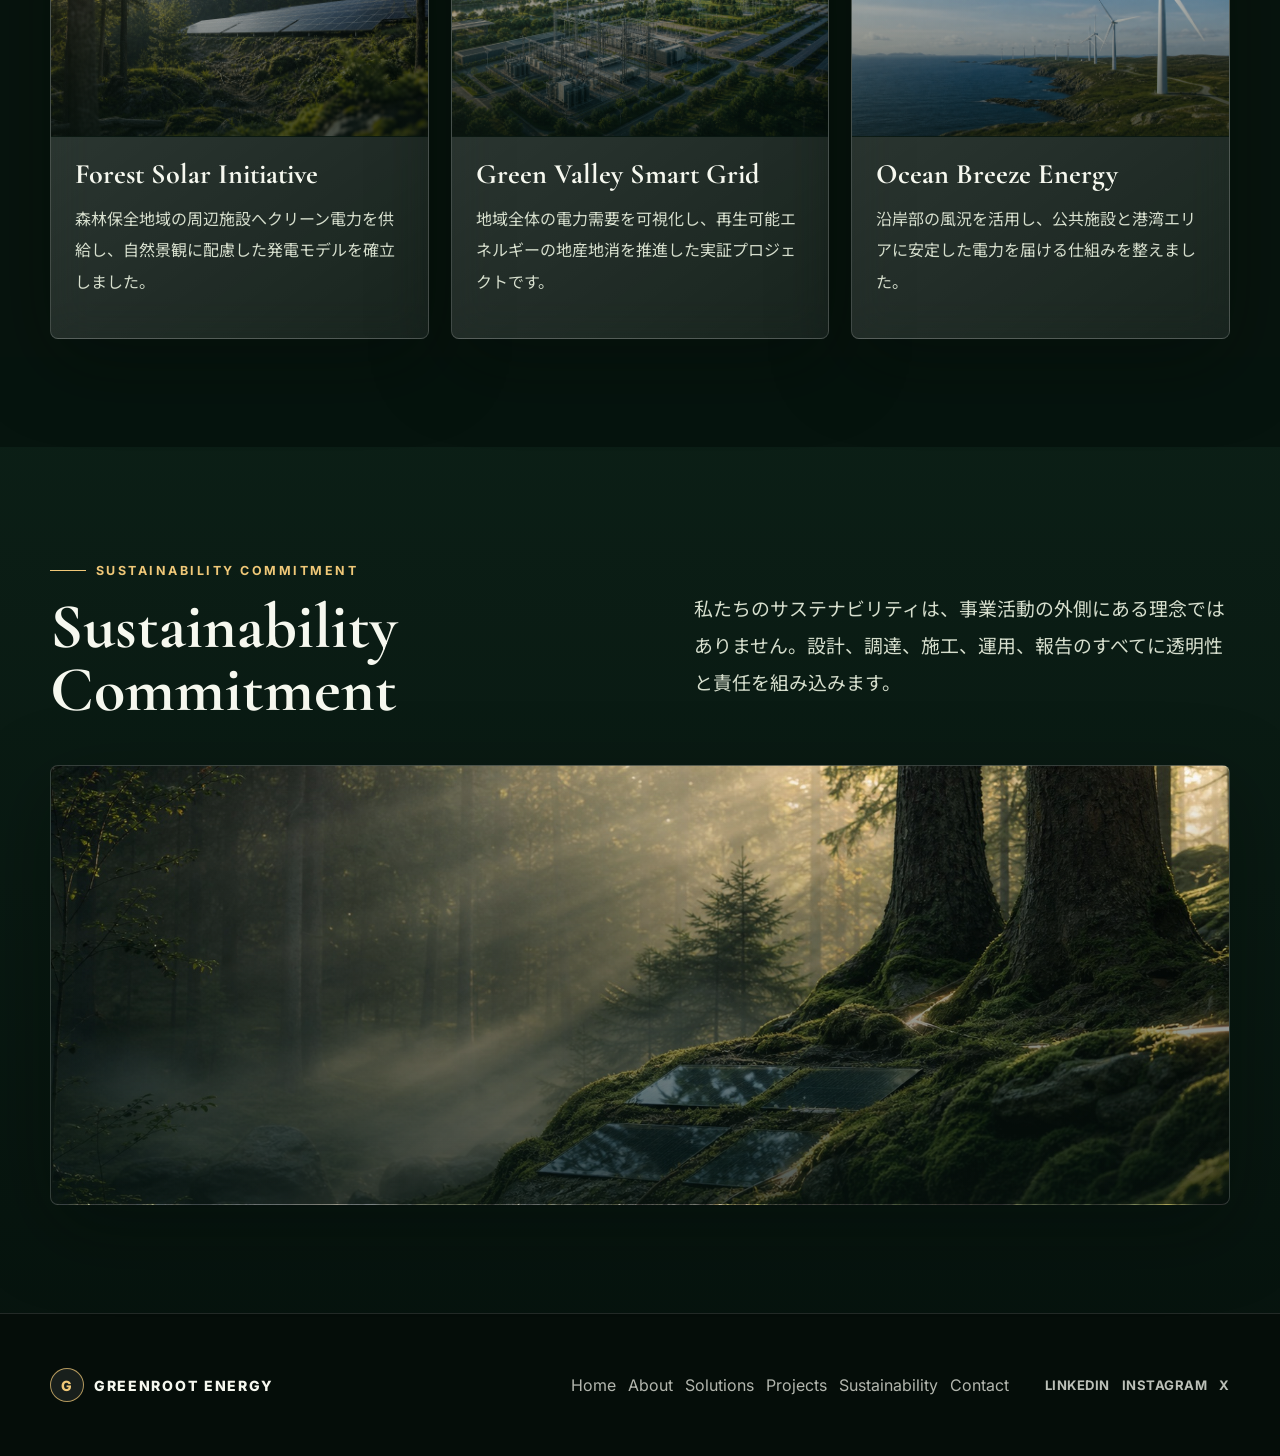
==== commit 6eb1ed76: "Add premium project images" ====
--- a/index.html
+++ b/index.html
@@ -128,21 +128,27 @@
         </div>
         <div class="grid grid-3">
           <article class="project-card reveal">
-            <div class="project-image"></div>
+            <div class="project-image">
+              <img src="assets/images/home-forest-solar-initiative.jpg" alt="Solar panels integrated into a protected evergreen forest landscape">
+            </div>
             <div class="project-body">
               <h3>Forest Solar Initiative</h3>
               <p>森林保全地域の周辺施設へクリーン電力を供給し、自然景観に配慮した発電モデルを確立しました。</p>
             </div>
           </article>
           <article class="project-card reveal">
-            <div class="project-image"></div>
+            <div class="project-image">
+              <img src="assets/images/home-green-valley-smart-grid.jpg" alt="Smart grid infrastructure powering a modern green city valley">
+            </div>
             <div class="project-body">
               <h3>Green Valley Smart Grid</h3>
               <p>地域全体の電力需要を可視化し、再生可能エネルギーの地産地消を推進した実証プロジェクトです。</p>
             </div>
           </article>
           <article class="project-card reveal">
-            <div class="project-image"></div>
+            <div class="project-image">
+              <img src="assets/images/home-ocean-breeze-energy.jpg" alt="Coastal wind turbines along a blue ocean renewable energy site">
+            </div>
             <div class="project-body">
               <h3>Ocean Breeze Energy</h3>
               <p>沿岸部の風況を活用し、公共施設と港湾エリアに安定した電力を届ける仕組みを整えました。</p>
--- a/assets/css/styles.css
+++ b/assets/css/styles.css
@@ -417,30 +417,33 @@
 
 .project-image {
   aspect-ratio: 16 / 10;
+  position: relative;
+  overflow: hidden;
+  background: var(--forest-900);
+}
+
+.project-image::after {
+  content: "";
+  position: absolute;
+  inset: 0;
   background:
-    linear-gradient(180deg, rgba(7, 20, 15, 0.05), rgba(7, 20, 15, 0.72)),
-    url("../images/enchanted-forest-energy.jpg") center / cover no-repeat;
-  filter: saturate(1.02);
-}
-
-.project-card:nth-child(2) .project-image {
-  background-position: 70% 40%;
-}
-
-.project-card:nth-child(3) .project-image {
-  background-position: 30% 64%;
-}
-
-.project-card:nth-child(4) .project-image {
-  background-position: 80% 62%;
-}
-
-.project-card:nth-child(5) .project-image {
-  background-position: 45% 20%;
-}
-
-.project-card:nth-child(6) .project-image {
-  background-position: 58% 48%;
+    linear-gradient(180deg, rgba(7, 20, 15, 0.02), rgba(7, 20, 15, 0.7)),
+    linear-gradient(115deg, rgba(240, 200, 120, 0.12), transparent 42%);
+  pointer-events: none;
+}
+
+.project-image img {
+  width: 100%;
+  height: 100%;
+  object-fit: cover;
+  filter: saturate(1.05) contrast(1.02);
+  transform: scale(1.001);
+  transition: transform 700ms ease, filter 700ms ease;
+}
+
+.project-card:hover .project-image img {
+  filter: saturate(1.14) contrast(1.05);
+  transform: scale(1.055);
 }
 
 .project-body {
@@ -576,6 +579,239 @@
 
 .info-list a:hover {
   color: var(--sun);
+}
+
+.success-modal {
+  position: fixed;
+  inset: 0;
+  z-index: 100;
+  display: grid;
+  place-items: center;
+  padding: 24px;
+  background: rgba(4, 12, 8, 0.72);
+  backdrop-filter: blur(18px);
+  opacity: 0;
+  visibility: hidden;
+  transition: opacity 260ms ease, visibility 260ms ease;
+}
+
+.success-modal.open {
+  opacity: 1;
+  visibility: visible;
+}
+
+.success-dialog {
+  position: relative;
+  width: min(560px, 100%);
+  padding: 38px;
+  border: 1px solid rgba(240, 200, 120, 0.34);
+  border-radius: var(--radius);
+  background:
+    linear-gradient(145deg, rgba(255, 255, 255, 0.16), rgba(255, 255, 255, 0.08)),
+    rgba(11, 31, 23, 0.92);
+  box-shadow: var(--shadow);
+  transform: translateY(16px) scale(0.98);
+  transition: transform 260ms ease;
+}
+
+.success-modal.open .success-dialog {
+  transform: translateY(0) scale(1);
+}
+
+.success-close {
+  position: absolute;
+  top: 16px;
+  right: 16px;
+  width: 38px;
+  height: 38px;
+  border: 1px solid var(--line);
+  border-radius: 50%;
+  color: var(--text);
+  background: rgba(255, 255, 255, 0.09);
+  font-size: 1.4rem;
+  line-height: 1;
+  cursor: pointer;
+}
+
+.success-mark {
+  width: 58px;
+  height: 58px;
+  display: grid;
+  place-items: center;
+  margin-bottom: 22px;
+  border: 1px solid rgba(240, 200, 120, 0.52);
+  border-radius: 50%;
+  color: var(--sun);
+  background: rgba(240, 200, 120, 0.1);
+  font-weight: 800;
+}
+
+.success-dialog h2 {
+  font-size: clamp(2.7rem, 7vw, 4.8rem);
+  margin-bottom: 18px;
+}
+
+.success-dialog p {
+  margin: 8px 0 0;
+}
+
+.performance-grid {
+  display: grid;
+  grid-template-columns: repeat(2, minmax(0, 1fr));
+  gap: 22px;
+}
+
+.performance-card {
+  padding: 28px;
+  border: 1px solid var(--line);
+  border-radius: var(--radius);
+  background:
+    linear-gradient(145deg, rgba(255, 255, 255, 0.14), rgba(255, 255, 255, 0.06)),
+    rgba(7, 20, 15, 0.58);
+  box-shadow: var(--shadow);
+  backdrop-filter: blur(20px);
+  overflow: hidden;
+}
+
+.performance-topline {
+  display: flex;
+  justify-content: space-between;
+  gap: 22px;
+  align-items: flex-start;
+  margin-bottom: 18px;
+}
+
+.performance-topline .eyebrow {
+  margin-bottom: 12px;
+}
+
+.performance-topline strong {
+  color: var(--sun);
+  font-family: var(--font-display);
+  font-size: clamp(2rem, 4vw, 3.4rem);
+  line-height: 1;
+  text-align: right;
+  white-space: nowrap;
+}
+
+.chart-wrap {
+  padding: 16px 0 0;
+}
+
+.line-chart,
+.bar-chart {
+  width: 100%;
+  height: auto;
+  overflow: visible;
+}
+
+.chart-gridline {
+  fill: none;
+  stroke: rgba(255, 255, 255, 0.12);
+  stroke-width: 1;
+}
+
+.chart-line {
+  fill: none;
+  stroke: var(--sun);
+  stroke-width: 4;
+  stroke-linecap: round;
+  stroke-linejoin: round;
+  stroke-dasharray: 620;
+  stroke-dashoffset: 620;
+}
+
+.chart-area {
+  opacity: 0;
+  transition: opacity 800ms ease 360ms;
+}
+
+.chart-points circle {
+  fill: var(--forest-950);
+  stroke: var(--sun);
+  stroke-width: 3;
+  opacity: 0;
+  transform: translateY(8px);
+  transition: opacity 420ms ease, transform 420ms ease;
+}
+
+.bars rect {
+  fill: url(#co2Bar);
+  transform: scaleY(0);
+  transform-box: fill-box;
+  transform-origin: center bottom;
+  transition: transform 760ms cubic-bezier(0.22, 1, 0.36, 1);
+}
+
+.chart-wrap.active .chart-line {
+  animation: drawLine 1400ms ease forwards;
+}
+
+.chart-wrap.active .chart-area {
+  opacity: 1;
+}
+
+.chart-wrap.active .chart-points circle {
+  opacity: 1;
+  transform: translateY(0);
+}
+
+.chart-wrap.active .chart-points circle:nth-child(2),
+.chart-wrap.active .bars rect:nth-child(2) {
+  transition-delay: 120ms;
+}
+
+.chart-wrap.active .chart-points circle:nth-child(3),
+.chart-wrap.active .bars rect:nth-child(3) {
+  transition-delay: 220ms;
+}
+
+.chart-wrap.active .chart-points circle:nth-child(4),
+.chart-wrap.active .bars rect:nth-child(4) {
+  transition-delay: 320ms;
+}
+
+.chart-wrap.active .chart-points circle:nth-child(5),
+.chart-wrap.active .bars rect:nth-child(5) {
+  transition-delay: 420ms;
+}
+
+.chart-wrap.active .chart-points circle:nth-child(6),
+.chart-wrap.active .bars rect:nth-child(6) {
+  transition-delay: 520ms;
+}
+
+.chart-wrap.active .bars rect {
+  transform: scaleY(1);
+}
+
+.chart-axis,
+.chart-metrics {
+  display: grid;
+  grid-template-columns: repeat(6, 1fr);
+  gap: 8px;
+  color: rgba(246, 248, 239, 0.64);
+  font-size: 0.74rem;
+  font-weight: 700;
+}
+
+.chart-axis span:last-child,
+.chart-metrics span:last-child {
+  color: var(--sun);
+}
+
+.chart-metrics {
+  grid-template-columns: repeat(3, 1fr);
+  margin-top: 18px;
+  padding-top: 18px;
+  border-top: 1px solid rgba(255, 255, 255, 0.14);
+  font-size: 0.82rem;
+}
+
+@keyframes drawLine {
+  to {
+    stroke-dashoffset: 0;
+  }
 }
 
 .site-footer {
@@ -677,6 +913,7 @@
 
   .section-head,
   .contact-layout,
+  .performance-grid,
   .footer-grid {
     grid-template-columns: 1fr;
   }
@@ -749,4 +986,21 @@
   .btn {
     width: 100%;
   }
-}
+
+  .success-dialog,
+  .performance-card {
+    padding: 24px;
+  }
+
+  .performance-topline {
+    display: grid;
+  }
+
+  .performance-topline strong {
+    text-align: left;
+  }
+
+  .chart-axis {
+    font-size: 0.66rem;
+  }
+}
